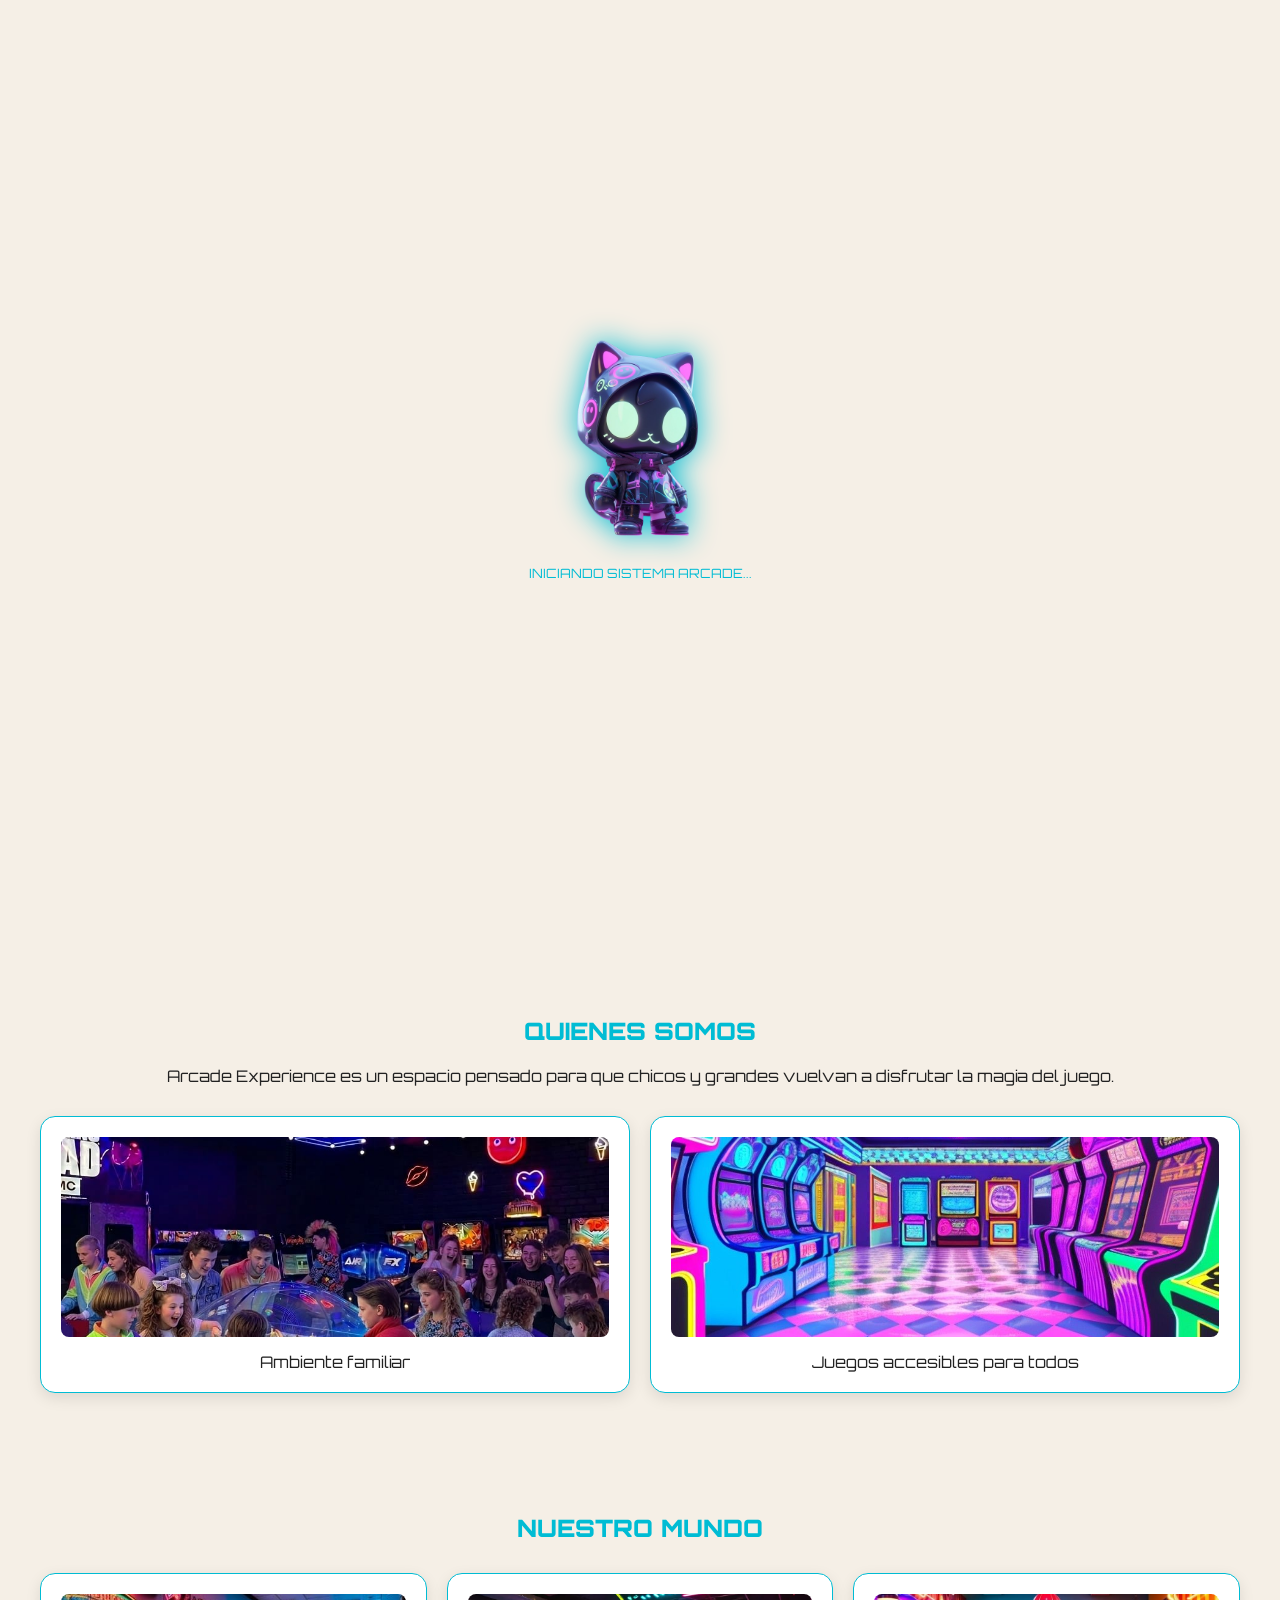
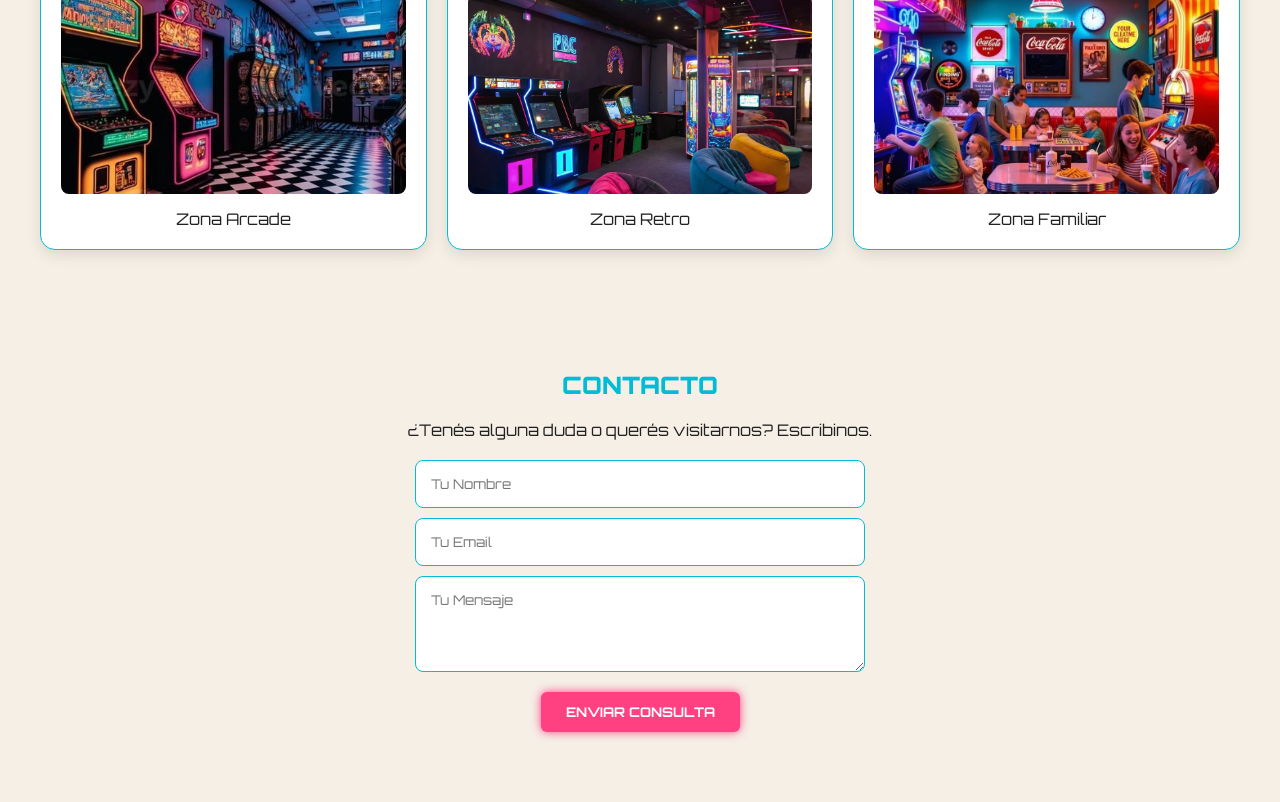
==== index.html @ 030c8865 "Rename index-landing.html to index.html" ====
﻿<!DOCTYPE html>
<html lang="es">
<head>
    <meta charset="UTF-8">
    <meta name="viewport" content="width=device-width, initial-scale=1.0">
    <title>Arcade Experience</title>

    <link href="https://fonts.googleapis.com/css2?family=Orbitron:wght@400;700;900&display=swap" rel="stylesheet">
    
    <link rel="stylesheet" href="style-landing.css">
</head>
<body>

    <div id="loader">
        <div class="robot-3d-container">
            <img src="img/robot.png" alt="Robot Arcade" class="robot-img">
        </div>
        <p class="loader-text">INICIANDO SISTEMA ARCADE...</p>
    </div>

    <nav>
        <div style="font-weight: 900; letter-spacing: 2px; color: var(--primary);">ARCADE EXPERIENCE</div>
        <div>
            <a href="#arcade">ARCADE</a>
            <a href="#about">QUIENES SOMOS</a>
            <a href="#world">NUESTRO MUNDO</a>
            <a href="#contact">CONTACTO</a>
            <span class="toggle" onclick="toggleMode()">🌙</span>
        </div>
    </nav>

    <section class="hero">
        <h1>BIENVENIDOS A ARCADE EXPERIENCE</h1>
        <button class="btn" onclick="showRobot('login')">INGRESAR AL SISTEMA</button>
    </section>

    <section id="arcade" class="section">
        <h2>ARCADE</h2>
        <p>Probá nuestros juegos interactivos</p>
        <br>
        <button class="btn" onclick="showRobot('arcade')">PROBAR JUEGOS</button>
    </section>

    <section id="about" class="section">
        <h2>QUIENES SOMOS</h2>
        <p>Arcade Experience es un espacio pensado para que chicos y grandes vuelvan a disfrutar la magia del juego.</p>

        <div class="cards">
            <div class="card">
                <div class="img-box">
                    <img src="img/ambientefamiliar.jpeg" alt="Ambiente Familiar" style="width:100%; height:100%; object-fit:cover;">
                </div>
                <p>Ambiente familiar</p>
            </div>

            <div class="card">
                <div class="img-box">
                    <img src="img/juegos.jpg" alt="Juegos Accesibles" style="width:100%; height:100%; object-fit:cover;">
                </div>
                <p>Juegos accesibles para todos</p>
            </div>
        </div>
    </section>

    <section id="world" class="section">
        <h2>NUESTRO MUNDO</h2>
        <div class="cards">
            <div class="card">
                <div class="img-box">
                    <img src="img/zonaarcade.jpg" alt="Zona Arcade" style="width:100%; height:100%; object-fit:cover;">
                </div>
                <p>Zona Arcade</p>
            </div>

            <div class="card">
                <div class="img-box">
                    <img src="img/zonaretro.jpg" alt="Zona Retro" style="width:100%; height:100%; object-fit:cover;">
                </div>
                <p>Zona Retro</p>
            </div>

            <div class="card">
                <div class="img-box">
                    <img src="img/zonafamiliar1.jpeg" alt="Zona Familiar" style="width:100%; height:100%; object-fit:cover;">
                </div>
                <p>Zona Familiar</p>
            </div>
        </div>
    </section>

    <section id="contact" class="section">
        <h2>CONTACTO</h2>
        <p style="margin-bottom: 20px; color: var(--text);">¿Tenés alguna duda o querés visitarnos? Escribinos.</p>
        
        <form action="https://formsubmit.co/naomibaturaro@hotmail.com" method="POST">
            <input type="hidden" name="_subject" value="Nueva consulta desde la Landing Arcade">
            <input type="hidden" name="_captcha" value="false">
            <input type="hidden" name="_template" value="table">

            <input type="text" name="name" placeholder="Tu Nombre" required>
            <input type="email" name="email" placeholder="Tu Email" required>
            <textarea name="message" placeholder="Tu Mensaje" rows="4" required></textarea>
            
            <button type="submit" class="btn">ENVIAR CONSULTA</button>
        </form>
    </section>

    <div id="robot-modal">
        <div class="robot-box">
            <div class="robot-3d-container">
                <img src="img/robot.png" alt="Asistente" class="robot-img" style="width: 100px; border-radius: 50%;">
            </div>
            <div id="robot-msg">Iniciando sistema...</div>

            <div id="login-fields">
                <input type="text" id="user-input" placeholder="USUARIO">
                <button class="btn" onclick="processLogin()">LOGUEAR</button>
            </div>

            <button id="close-robot" class="btn" style="display:none" onclick="hideRobot()">
                CONTINUAR
            </button>
        </div>
    </div>

    <audio id="bootSound" src="https://assets.mixkit.co/sfx/preview/mixkit-retro-game-notification-212.wav"></audio>
    <audio id="accessSound" src="https://assets.mixkit.co/sfx/preview/mixkit-unlock-game-notification-253.wav"></audio>

    <script src="script-landing.js"></script>
</body>
</html>
---- style-landing.css ----
﻿/* ===== VARIABLES ===== */
:root{
  --bg:#f5efe6;
  --text:#222;
  --card:#ffffff;
  --primary:#00bcd4;
  --accent:#ff4081;
}

body.dark{
  --bg:#070707;
  --text:#fff;
  --card:#111;
  --primary:#0ff;
  --accent:#ff00ff;
}

/* ===== BASE ===== */
*{margin:0;padding:0;box-sizing:border-box}

body{
  font-family:'Orbitron',sans-serif;
  background:var(--bg);
  color:var(--text);
  overflow-x:hidden;
  transition:0.4s;
}

/* ===== LOADER & ROBOT 3D ===== */
#loader{
  position:fixed;
  inset:0;
  background:var(--bg);
  display:flex;
  flex-direction:column;
  justify-content:center;
  align-items:center;
  z-index:9999;
}

.robot-3d-container {
  perspective: 1000px;
  display: flex;
  justify-content: center;
  align-items: center;
  margin-bottom: 20px;
}

.robot-img {
  width: 150px;
  height: auto;
  filter: drop-shadow(0 0 15px var(--primary));
  animation: float3D 4s infinite ease-in-out;

  transform-style: preserve-3d;
  border: none;

  background: transparent;
}

@keyframes float3D {
  0% { transform: translateY(0px) rotateX(0deg) rotateY(-10deg); }
  50% { transform: translateY(-20px) rotateX(10deg) rotateY(10deg); }
  100% { transform: translateY(0px) rotateX(0deg) rotateY(-10deg); }
}

.loader-text{
  font-size:0.8rem;
  color:var(--primary);
  animation:blink 1s infinite;
}
@keyframes blink{50%{opacity:0.3}}

/* ===== NAV ===== */
nav{
  display:flex;
  justify-content:space-between;
  align-items: center;
  padding:15px 20px;
  background:var(--card);
  border-bottom:2px solid var(--primary);
  position: sticky;
  top: 0;
  z-index: 1000;
}

nav a{
  color:var(--text);
  margin-left:15px;
  text-decoration:none;
  font-size:0.7rem;
  font-weight:700;
}

.toggle{
  cursor:pointer;
  margin-left:10px;
  font-size:1.2rem;
}

/* ===== HERO ===== */
.hero{
  height:70vh;
  display:flex;
  flex-direction:column;
  justify-content:center;
  align-items:center;
  text-align:center;
  padding: 20px;
}

.hero h1{
  font-size:2.5rem;
  font-weight:900;
  color:var(--primary);
  margin-bottom:15px;
  animation:fadeUp 1s ease;
  text-shadow: 0 0 10px var(--primary);
}

@keyframes fadeUp{
  from{opacity:0; transform:translateY(20px)}
  to{opacity:1; transform:translateY(0)}
}

/* ===== SECCIONES & CARDS ===== */
.section{
  padding:60px 20px;
  text-align:center;
}

h2{ font-weight:900; margin-bottom:20px; color: var(--primary); }

.cards{
  display:grid;
  grid-template-columns:repeat(auto-fit,minmax(280px,1fr));
  gap:20px;
  margin-top:30px;
  max-width: 1200px;
  margin-left: auto;
  margin-right: auto;
}

.card{
  background:var(--card);
  border:1px solid var(--primary);
  padding:20px;
  border-radius:15px;
  box-shadow:0 5px 15px rgba(0,0,0,0.1);
  transition:0.3s;
}

.card:hover{
  transform:translateY(-10px);
  box-shadow: 0 0 20px var(--primary);
}

.img-box{
  width:100%;
  height:200px;
  background:#222;
  margin-bottom:15px;
  border-radius:8px;
  overflow: hidden;
}

/* ===== BOTONES ===== */
.btn{
  background:var(--accent);
  border:none;
  padding:12px 25px;
  color:#fff;
  cursor:pointer;
  border-radius:6px;
  box-shadow:0 0 10px var(--accent);
  font-weight:700;
  transition:0.3s;
  font-family: 'Orbitron';
  margin: 10px;
}
.btn:hover{ transform:scale(1.1); box-shadow: 0 0 20px var(--accent); }

/* ===== CONTACTO ===== */
input,textarea{
  width:100%;
  max-width:450px;
  margin:10px auto;
  padding:15px;
  background:var(--card);
  border:1px solid var(--primary);
  color:var(--text);
  display:block;
  border-radius:8px;
  font-family: 'Orbitron';
}

/* MODAL ROBOT */
#robot-modal {
  position: fixed; inset: 0; background: rgba(0,0,0,0.9);
  display: none; justify-content: center; align-items: center; z-index: 10000;
}
.robot-box {
  background: var(--card); border: 2px solid var(--primary);
  padding: 30px; width: 90%; max-width: 400px; text-align: center;
  box-shadow: 0 0 30px var(--primary);
  border-radius: 20px;
}
#robot-msg { margin-bottom: 20px; font-size: 0.9rem; min-height: 40px; line-height: 1.5; }

/* ===== RESPONSIVE ===== */
@media(max-width:768px){
  .hero h1{ font-size:1.6rem; }
  nav{ padding: 10px; }
  nav div:first-child { font-size: 0.8rem; }
  nav a { margin-left: 8px; font-size: 0.6rem; }
  .cards { grid-template-columns: 1fr; }
  .robot-img { width: 120px; }
}
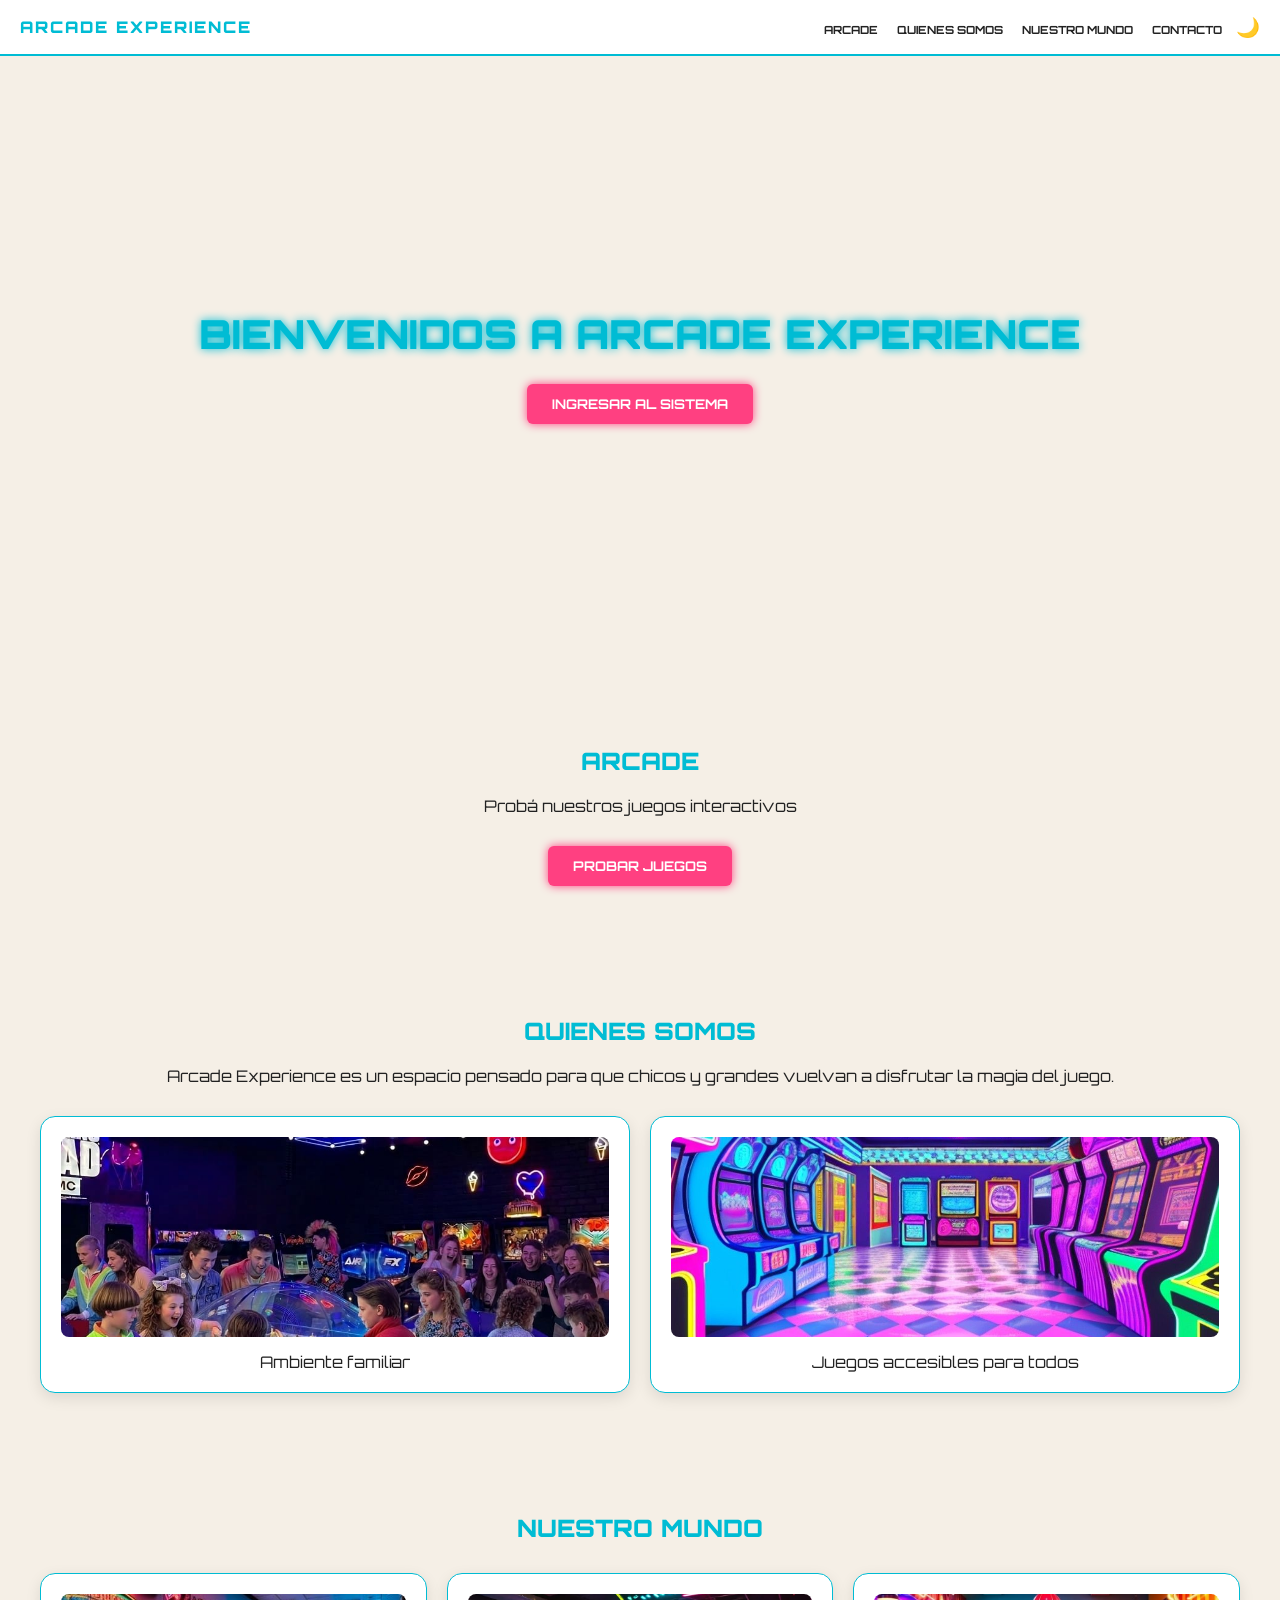
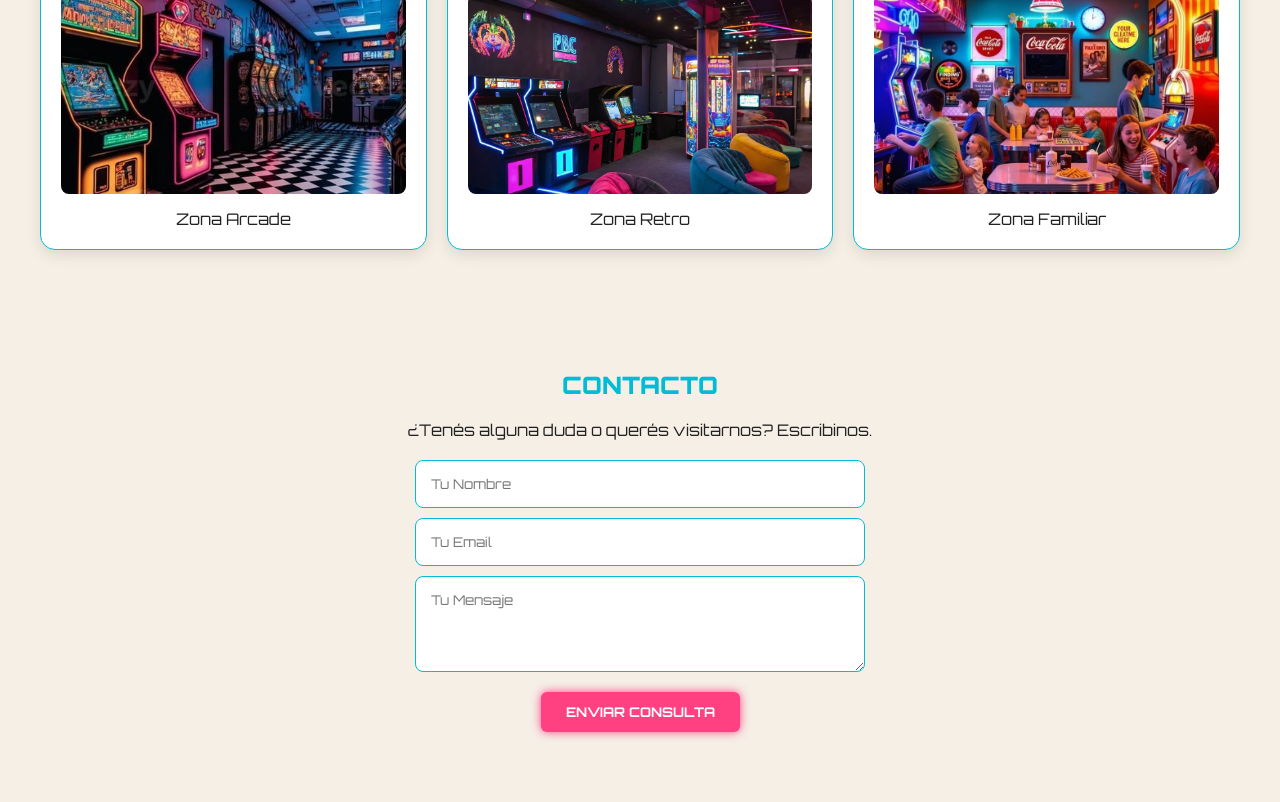
==== commit 2be1f9a3: "index.html" ====
--- a/index.html
+++ b/index.html
@@ -1,4 +1,4 @@
-﻿<!DOCTYPE html>
+<!DOCTYPE html>
 <html lang="es">
 <head>
     <meta charset="UTF-8">
@@ -92,7 +92,7 @@
         <h2>CONTACTO</h2>
         <p style="margin-bottom: 20px; color: var(--text);">¿Tenés alguna duda o querés visitarnos? Escribinos.</p>
         
-        <form action="https://formsubmit.co/naomibaturaro@hotmail.com" method="POST">
+        <form action="https://formsubmit.co/ajax/naomibaturaro@hotmail.com" method="POST">
             <input type="hidden" name="_subject" value="Nueva consulta desde la Landing Arcade">
             <input type="hidden" name="_captcha" value="false">
             <input type="hidden" name="_template" value="table">
@@ -122,6 +122,14 @@
             </button>
         </div>
     </div>
+<div id="success-overlay" style="position: fixed; inset: 0; background: rgba(0,0,0,0.9); z-index: 30000; display: none; flex-direction: column; justify-content: center; align-items: center; text-align: center;">
+    <div class="robot-3d-container">
+        <img src="img/robot.png" alt="Robot" class="robot-img" style="filter: drop-shadow(0 0 15px #0ff);">
+    </div>
+    <h1 style="color: #0ff; font-size: 2rem; margin-bottom: 10px;">¡DATA RECIBIDA!</h1>
+    <p style="color: #eee; margin-bottom: 20px;">SISTEMA: La anomalía ha sido registrada con éxito.</p>
+    <button class="btn-neon" onclick="document.getElementById('success-overlay').style.display='none'">ENTENDIDO</button>
+</div>
 
     <audio id="bootSound" src="https://assets.mixkit.co/sfx/preview/mixkit-retro-game-notification-212.wav"></audio>
     <audio id="accessSound" src="https://assets.mixkit.co/sfx/preview/mixkit-unlock-game-notification-253.wav"></audio>
@@ -129,3 +137,4 @@
     <script src="script-landing.js"></script>
 </body>
 </html>
+
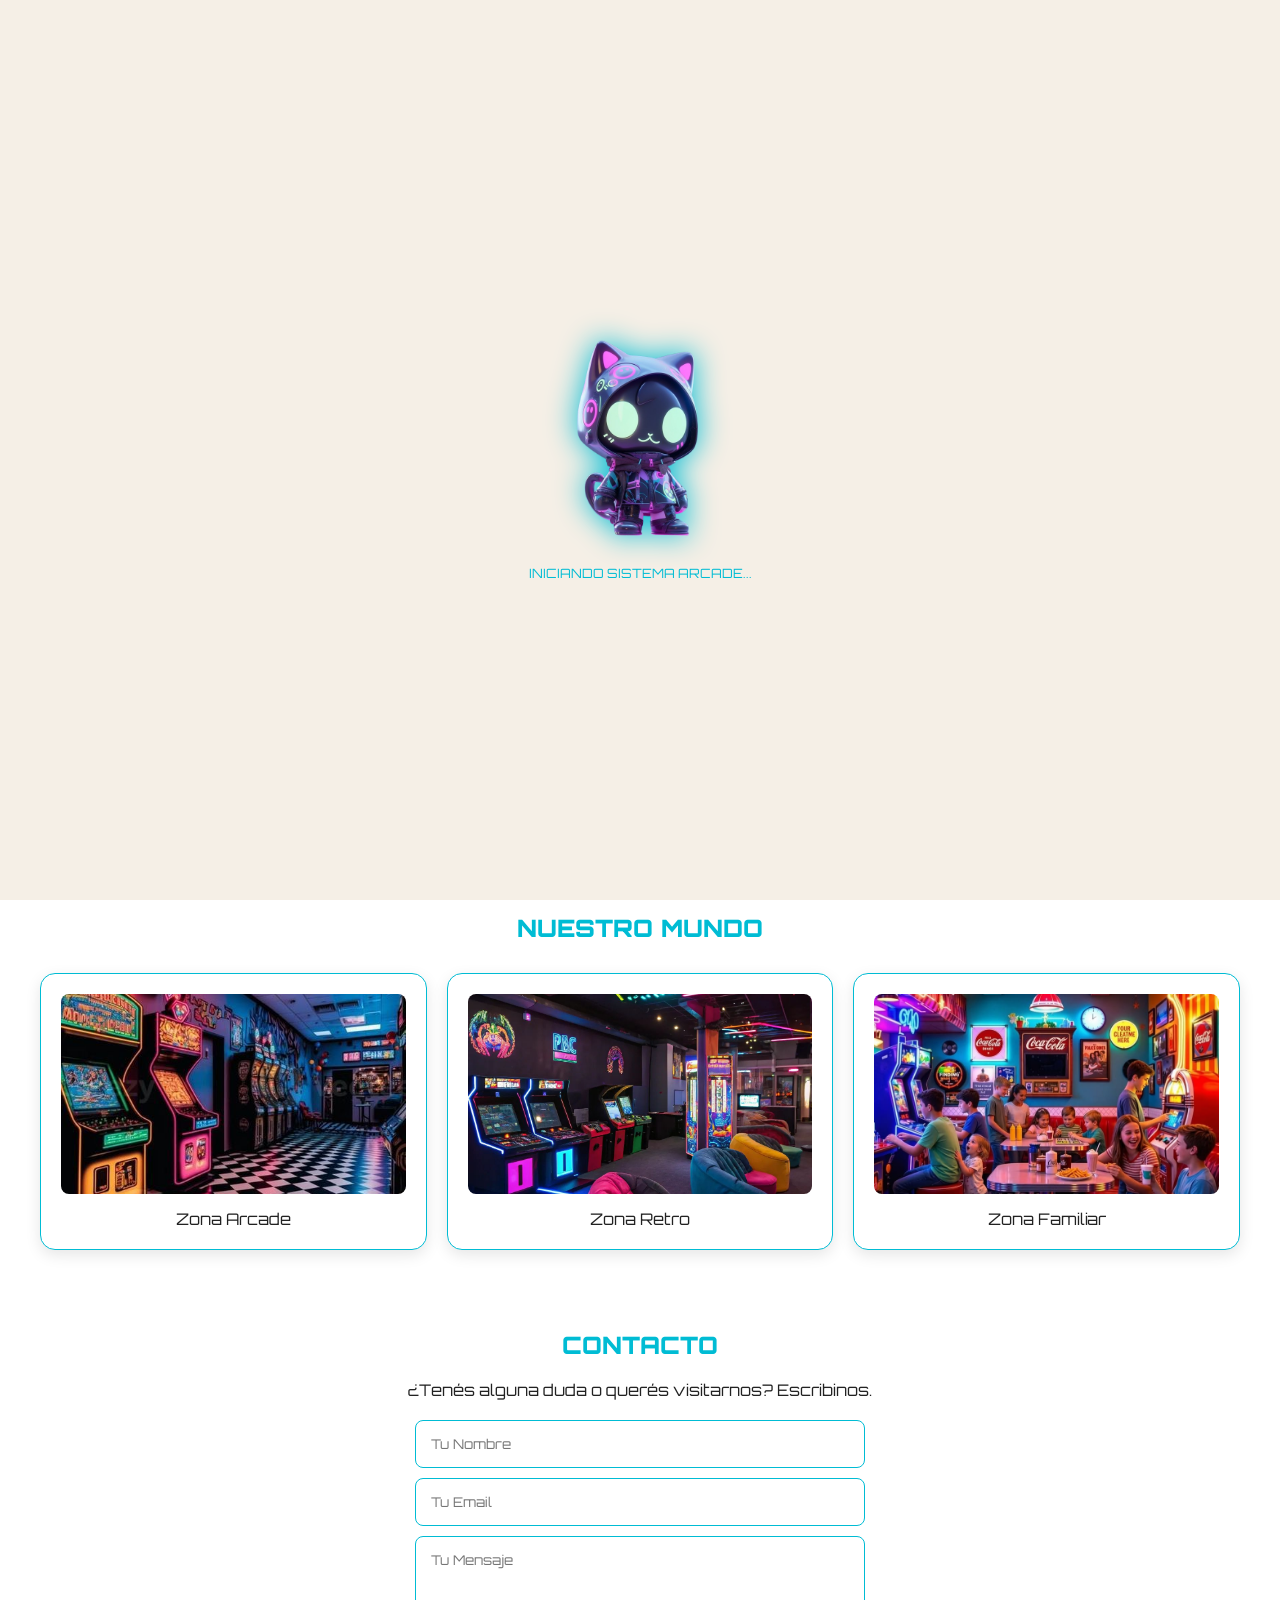
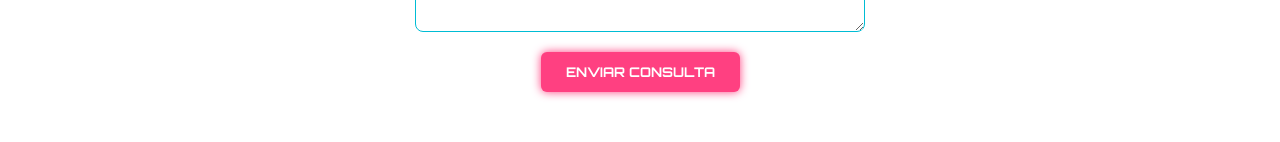
==== commit 07727951: "Update index.html" ====
--- a/index.html
+++ b/index.html
@@ -29,17 +29,15 @@
         </div>
     </nav>
 
-    <section class="hero">
-        <h1>BIENVENIDOS A ARCADE EXPERIENCE</h1>
-        <button class="btn" onclick="showRobot('login')">INGRESAR AL SISTEMA</button>
-    </section>
+   <section class="hero">
+  <h1>BIENVENIDOS A ARCADE EXPERIENCE</h1>
 
-    <section id="arcade" class="section">
-        <h2>ARCADE</h2>
-        <p>Probá nuestros juegos interactivos</p>
-        <br>
-        <button class="btn" onclick="showRobot('arcade')">PROBAR JUEGOS</button>
-    </section>
+  <button class="btn">INGRESAR AL SISTEMA</button>
+
+  <p style="margin-top:20px;">Probá nuestros juegos interactivos</p>
+
+  <button class="btn">PROBAR JUEGOS</button>
+</section>
 
     <section id="about" class="section">
         <h2>QUIENES SOMOS</h2>
--- a/style-landing.css
+++ b/style-landing.css
@@ -1,4 +1,4 @@
-﻿/* ===== VARIABLES ===== */
+/* ===== VARIABLES ===== */
 :root{
   --bg:#f5efe6;
   --text:#222;
@@ -20,10 +20,17 @@
 
 body{
   font-family:'Orbitron',sans-serif;
-  background:var(--bg);
   color:var(--text);
   overflow-x:hidden;
   transition:0.4s;
+
+  background:
+    linear-gradient(rgba(245,239,230,0.7), rgba(245,239,230,0.7)),
+    url("img/arcade-bg.png");
+
+  background-size:cover;
+  background-position:center;
+  background-attachment:fixed;
 }
 
 /* ===== LOADER & ROBOT 3D ===== */
@@ -51,10 +58,10 @@
   height: auto;
   filter: drop-shadow(0 0 15px var(--primary));
   animation: float3D 4s infinite ease-in-out;
-
+
   transform-style: preserve-3d;
   border: none;
-
+
   background: transparent;
 }
 
@@ -100,17 +107,18 @@
 
 /* ===== HERO ===== */
 .hero{
-  height:70vh;
+  min-height:40vh;
   display:flex;
   flex-direction:column;
   justify-content:center;
   align-items:center;
   text-align:center;
-  padding: 20px;
+  padding: 70px 20px 30px;
+  background: transparent;
 }
 
 .hero h1{
-  font-size:2.5rem;
+  font-size:2rem;
   font-weight:900;
   color:var(--primary);
   margin-bottom:15px;
@@ -125,7 +133,7 @@
 
 /* ===== SECCIONES & CARDS ===== */
 .section{
-  padding:60px 20px;
+  padding:40px 20px;
   text-align:center;
 }
 
@@ -210,9 +218,79 @@
 /* ===== RESPONSIVE ===== */
 @media(max-width:768px){
   .hero h1{ font-size:1.6rem; }
+
+  .hero{
+    min-height: auto;
+    padding: 80px 20px 40px;
+  }
+
   nav{ padding: 10px; }
   nav div:first-child { font-size: 0.8rem; }
-  nav a { margin-left: 8px; font-size: 0.6rem; }
+  nav a { margin-left: 8px; font-size: 0.8rem; }
   .cards { grid-template-columns: 1fr; }
   .robot-img { width: 120px; }
-}+}
+/* --- ESTILOS PARA EL CARTELITO DE ÉXITO (ROBOT) --- */
+#success-overlay {
+    position: fixed; 
+    inset: 0; 
+    background: rgba(0, 0, 0, 0.95); 
+    z-index: 30000; 
+    display: none; /* Se activa con JS */
+    flex-direction: column; 
+    justify-content: center; 
+    align-items: center; 
+    text-align: center;
+    backdrop-filter: blur(5px); /* Desenfoque de fondo */
+}
+
+#success-overlay .robot-3d-container {
+    perspective: 1000px;
+    margin-bottom: 20px;
+}
+
+#success-overlay .robot-img {
+    width: 150px;
+    filter: drop-shadow(0 0 15px #0ff);
+    animation: floatRobot 4s infinite ease-in-out;
+}
+
+@keyframes floatRobot {
+    0%, 100% { transform: translateY(0) rotateY(-10deg); }
+    50% { transform: translateY(-20px) rotateY(10deg); }
+}
+
+#success-overlay h1 {
+    color: #0ff;
+    font-size: 2.5rem;
+    margin-bottom: 10px;
+    text-shadow: 0 0 15px #0ff;
+    font-family: 'Orbitron', sans-serif;
+}
+
+#success-overlay p {
+    color: #eee;
+    margin-bottom: 30px;
+    font-family: monospace;
+    letter-spacing: 1px;
+}
+
+/* Estilo del botón del cartelito */
+.btn-neon {
+    background: transparent;
+    border: 2px solid #0ff;
+    color: #0ff;
+    padding: 12px 30px;
+    font-family: 'Orbitron', sans-serif;
+    font-weight: bold;
+    cursor: pointer;
+    transition: 0.3s;
+    text-transform: uppercase;
+    letter-spacing: 2px;
+}
+
+.btn-neon:hover {
+    background: #0ff;
+    color: #000;
+    box-shadow: 0 0 20px #0ff;
+}
